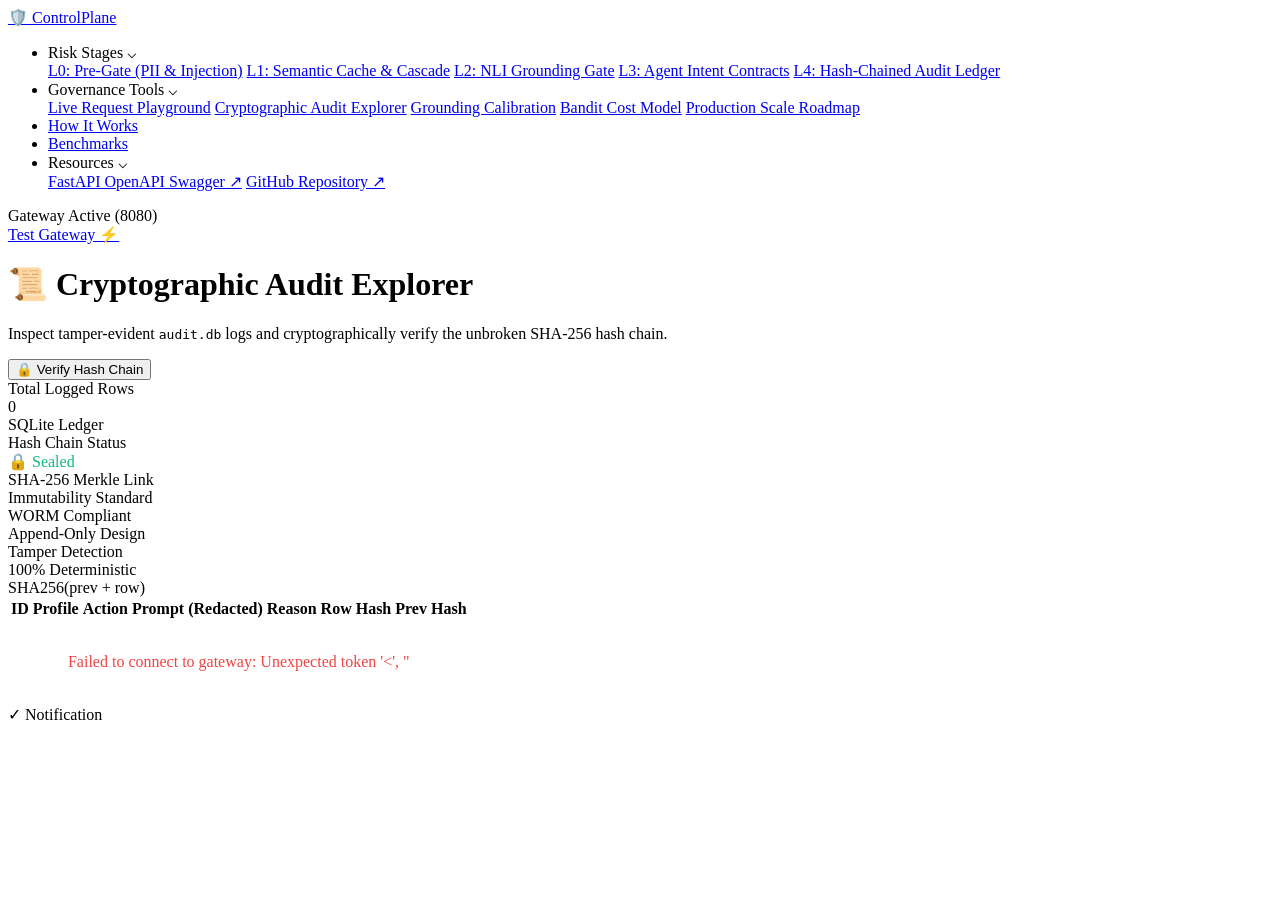
==== web/audit.html @ 6d94b9d9 "Deploy ControlPlane web app" ====
<!DOCTYPE html>
<html lang="en">
<head>
<meta charset="UTF-8">
<meta name="viewport" content="width=device-width, initial-scale=1.0">
<title>Audit Explorer — ControlPlane</title>
<link rel="stylesheet" href="/styles.css">
</head>
<body>

  <!-- TOP NAVBAR -->
  <nav class="navbar">
    <div class="nav-left">
      <a href="/" class="brand">
        <span class="brand-icon">🛡️</span>
        ControlPlane
      </a>
      <ul class="nav-menu">
        <li class="nav-item">
          <a class="nav-link">Risk Stages <span class="chevron">⌵</span></a>
          <div class="dropdown-menu">
            <a class="dropdown-item" href="/#playground">L0: Pre-Gate (PII &amp; Injection)</a>
            <a class="dropdown-item" href="/#playground">L1: Semantic Cache &amp; Cascade</a>
            <a class="dropdown-item" href="/#playground">L2: NLI Grounding Gate</a>
            <a class="dropdown-item" href="/how-it-works.html">L3: Agent Intent Contracts</a>
            <a class="dropdown-item" href="/audit.html">L4: Hash-Chained Audit Ledger</a>
          </div>
        </li>
        <li class="nav-item">
          <a class="nav-link">Governance Tools <span class="chevron">⌵</span></a>
          <div class="dropdown-menu">
            <a class="dropdown-item" href="/#playground">Live Request Playground</a>
            <a class="dropdown-item" href="/audit.html">Cryptographic Audit Explorer</a>
            <a class="dropdown-item" href="/calibration.html">Grounding Calibration</a>
            <a class="dropdown-item" href="/bandit.html">Bandit Cost Model</a>
            <a class="dropdown-item" href="/scale.html">Production Scale Roadmap</a>
          </div>
        </li>
        <li class="nav-item">
          <a class="nav-link" href="/how-it-works.html">How It Works</a>
        </li>
        <li class="nav-item">
          <a class="nav-link" href="/#benchmarks">Benchmarks</a>
        </li>
        <li class="nav-item">
          <a class="nav-link">Resources <span class="chevron">⌵</span></a>
          <div class="dropdown-menu">
            <a class="dropdown-item" href="/docs" target="_blank">FastAPI OpenAPI Swagger ↗</a>
            <a class="dropdown-item" href="https://github.com/antrikshagalaxy/controlplane" target="_blank">GitHub Repository ↗</a>
          </div>
        </li>
      </ul>
    </div>
    <div class="nav-right">
      <div class="status-pill">
        <span class="status-dot"></span> Gateway Active (8080)
      </div>
      <a href="/#playground" class="btn-nav-action">Test Gateway ⚡</a>
    </div>
  </nav>

  <main class="container">
    <div class="hero-header">
      <div>
        <h1 class="page-title">
          📜 Cryptographic Audit Explorer<span class="cursor-blink"></span>
        </h1>
        <p class="hero-subtitle">
          Inspect tamper-evident <code>audit.db</code> logs and cryptographically verify the unbroken SHA-256 hash chain.
        </p>
      </div>
      <button class="btn-fire" onclick="verifyHashChain()" id="btn-verify">
        🔒 Verify Hash Chain
      </button>
    </div>

    <!-- STATS -->
    <div class="kpi-grid">
      <div class="kpi-card">
        <div class="kpi-label">Total Logged Rows</div>
        <div class="kpi-value" id="stat-count">Loading...</div>
        <div class="kpi-sub">SQLite Ledger</div>
      </div>
      <div class="kpi-card">
        <div class="kpi-label">Hash Chain Status</div>
        <div class="kpi-value" id="stat-status" style="color: #10B981;">🔒 Sealed</div>
        <div class="kpi-sub">SHA-256 Merkle Link</div>
      </div>
      <div class="kpi-card">
        <div class="kpi-label">Immutability Standard</div>
        <div class="kpi-value">WORM Compliant</div>
        <div class="kpi-sub">Append-Only Design</div>
      </div>
      <div class="kpi-card">
        <div class="kpi-label">Tamper Detection</div>
        <div class="kpi-value">100% Deterministic</div>
        <div class="kpi-sub">SHA256(prev + row)</div>
      </div>
    </div>

    <!-- VERIFICATION ALERT BOX -->
    <div id="verify-box" style="display: none; padding: 16px 20px; border-radius: 12px; margin-bottom: 24px; font-weight: 600; font-size: 14px;"></div>

    <!-- AUDIT LOG TABLE -->
    <div class="table-wrapper">
      <table>
        <thead>
          <tr>
            <th>ID</th>
            <th>Profile</th>
            <th>Action</th>
            <th>Prompt (Redacted)</th>
            <th>Reason</th>
            <th>Row Hash</th>
            <th>Prev Hash</th>
          </tr>
        </thead>
        <tbody id="audit-tbody">
          <tr><td colspan="7" style="text-align: center; padding: 32px; color: #6B7280;">Fetching live audit records from gateway...</td></tr>
        </tbody>
      </table>
    </div>
  </main>

  <div class="toast" id="toast-msg">
    <span>✓</span> <span id="toast-text">Notification</span>
  </div>

<script src="/app.js"></script>
<script>
  let rawLogs = [];

  async function loadAuditLogs() {
    try {
      const resp = await fetch('/v1/audit/logs');
      const data = await resp.json();
      rawLogs = data.logs || [];

      document.getElementById('stat-count').innerText = rawLogs.length;
      const tbody = document.getElementById('audit-tbody');
      tbody.innerHTML = '';

      if (rawLogs.length === 0) {
        tbody.innerHTML = '<tr><td colspan="7" style="text-align:center; padding: 32px; color: #6B7280;">No audit records found. Test a query from the home playground to generate logs.</td></tr>';
        return;
      }

      const actionIcons = {
        'ALLOW': '✅ ALLOW',
        'BLOCK': '🛑 BLOCK',
        'REDACT': '✂️ REDACT',
        'FLAG': '🚩 FLAG'
      };

      rawLogs.forEach(row => {
        const tr = document.createElement('tr');
        tr.innerHTML = `
          <td><strong>#${row.id}</strong></td>
          <td><span class="version-tag">${row.profile}</span></td>
          <td><strong>${actionIcons[row.action] || row.action}</strong></td>
          <td style="max-width: 260px; word-break: break-word;">${escapeHtml(row.prompt_redacted)}</td>
          <td style="color: #6B7280;">${row.reason || 'n/a'}</td>
          <td><code style="font-family: var(--font-mono); font-size: 11.5px;">${row.row_hash.substring(0, 16)}...</code></td>
          <td><code style="font-family: var(--font-mono); font-size: 11.5px; color: #6B7280;">${row.prev_hash.substring(0, 12)}...</code></td>
        `;
        tbody.appendChild(tr);
      });

    } catch (e) {
      document.getElementById('stat-count').innerText = '0';
      document.getElementById('audit-tbody').innerHTML = `<tr><td colspan="7" style="text-align: center; color: #EF4444; padding: 32px;">Failed to connect to gateway: ${e.message}</td></tr>`;
    }
  }

  function escapeHtml(text) {
    if (!text) return '';
    return text.replace(/&/g, "&amp;").replace(/</g, "&lt;").replace(/>/g, "&gt;");
  }

  // Cryptographic Hash Chain Verifier
  async function sha256(message) {
    const msgBuffer = new TextEncoder().encode(message);
    const hashBuffer = await crypto.subtle.digest('SHA-256', msgBuffer);
    const hashArray = Array.from(new Uint8Array(hashBuffer));
    return hashArray.map(b => b.toString(16).padStart(2, '0')).join('');
  }

  function canonicalJson(obj) {
    const keys = Object.keys(obj).sort();
    let res = '{';
    for (let i = 0; i < keys.length; i++) {
      const k = keys[i];
      let val = obj[k];
      let valStr = '';
      if (typeof val === 'object' && val !== null) {
        valStr = canonicalJson(val);
      } else {
        valStr = JSON.stringify(val);
      }
      res += JSON.stringify(k) + ':' + valStr;
      if (i < keys.length - 1) res += ',';
    }
    res += '}';
    return res;
  }

  async function verifyHashChain() {
    const box = document.getElementById('verify-box');
    box.style.display = 'block';

    if (rawLogs.length === 0) {
      box.style.background = '#FEF08A';
      box.style.color = '#713F12';
      box.innerText = 'No records to verify.';
      return;
    }

    for (let i = 0; i < rawLogs.length; i++) {
      const row = rawLogs[i];
      const payload = {
        profile: row.profile,
        prompt_redacted: row.prompt_redacted,
        action: row.action,
        reason: row.reason,
        risk_vector: JSON.parse(row.risk_vector),
        latency_ms: JSON.parse(row.latency_ms),
        prev_hash: row.prev_hash
      };

      const computed = await sha256(canonicalJson(payload));
      if (computed !== row.row_hash) {
        box.style.background = '#FDE8E8';
        box.style.color = '#9B1C1C';
        box.innerHTML = `❌ Hash Mismatch at Row #${row.id}!<br>Computed: ${computed}<br>Expected: ${row.row_hash}`;
        return;
      }

      if (i > 0) {
        const prevRow = rawLogs[i - 1];
        if (row.prev_hash !== prevRow.row_hash) {
          box.style.background = '#FDE8E8';
          box.style.color = '#9B1C1C';
          box.innerHTML = `❌ Previous Hash Link Broken at Row #${row.id}!<br>Found: ${row.prev_hash}<br>Expected: ${prevRow.row_hash}`;
          return;
        }
      }
    }

    box.style.background = '#DEF7EC';
    box.style.color = '#03543F';
    box.innerHTML = `✅ Cryptographic Chain Verified: All ${rawLogs.length} records have valid, unbroken SHA-256 hashes!`;
  }

  loadAuditLogs();
</script>
</body>
</html>
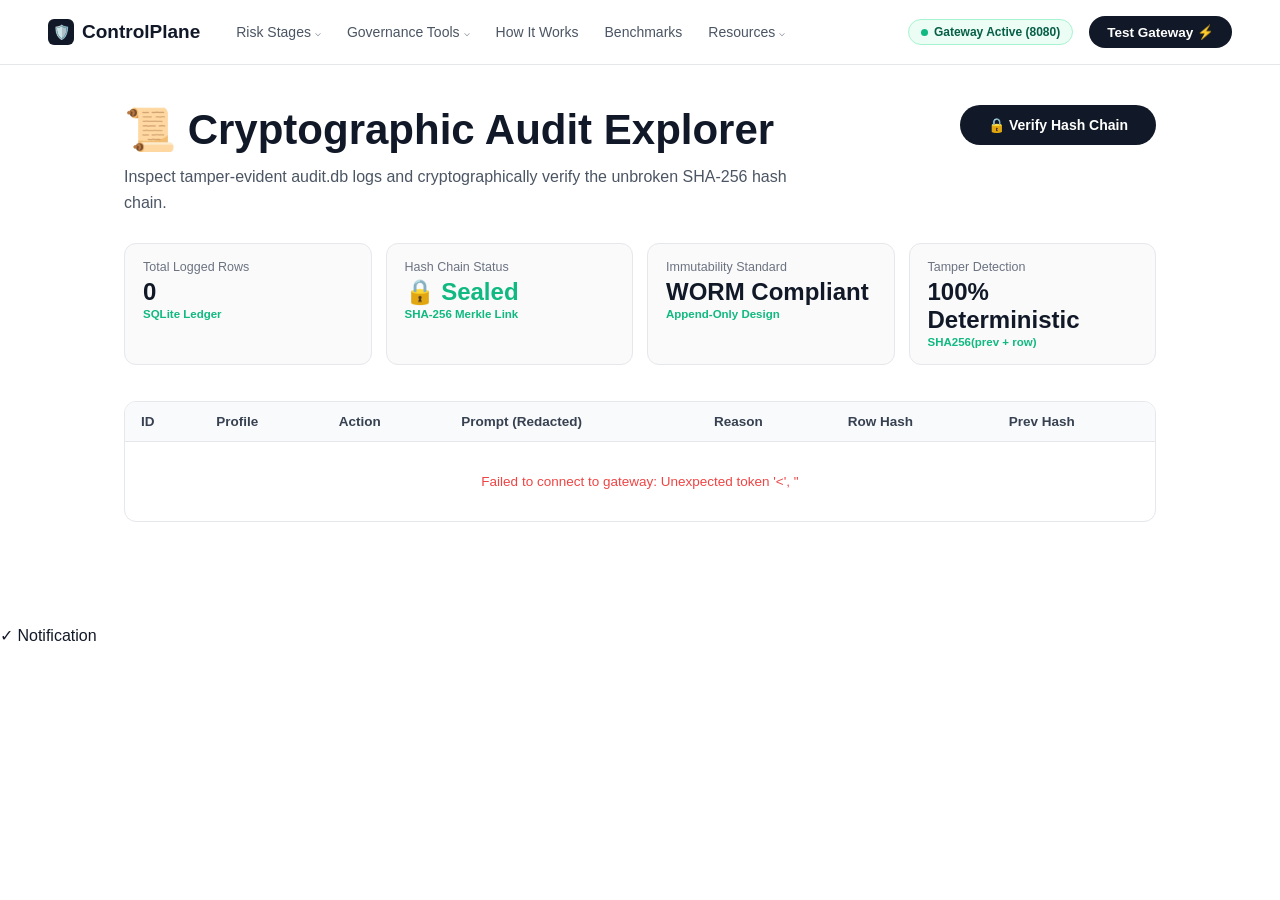
==== commit d4b9a1f4: "Updated UI and guardrail rules" ====
--- a/web/audit.html
+++ b/web/audit.html
@@ -5,6 +5,64 @@
 <meta name="viewport" content="width=device-width, initial-scale=1.0">
 <title>Audit Explorer — ControlPlane</title>
 <link rel="stylesheet" href="/styles.css">
+<style>
+@import url('https://fonts.googleapis.com/css2?family=Inter:wght@300;400;500;600;700;800&family=JetBrains+Mono:wght@400;500;600&display=swap');
+
+:root {
+  --font-sans: 'Inter', -apple-system, BlinkMacSystemFont, 'Segoe UI', Roboto, sans-serif;
+  --font-mono: 'JetBrains Mono', monospace;
+  --bg-primary: #FFFFFF;
+  --bg-subtle: #F9FAFB;
+  --bg-dark: #111827;
+  --border-light: #E5E7EB;
+  --border-hover: #CBD5E1;
+  --text-primary: #111827;
+  --text-secondary: #4B5563;
+  --text-muted: #6B7280;
+  --accent-blue: #2563EB;
+  --accent-green: #10B981;
+  --accent-red: #EF4444;
+}
+
+* { margin: 0; padding: 0; box-sizing: border-box; font-family: var(--font-sans); }
+html, body { background-color: var(--bg-primary); color: var(--text-primary); min-height: 100vh; overflow-x: hidden; }
+
+.navbar { display: flex; align-items: center; justify-content: space-between; padding: 16px 48px; border-bottom: 1px solid var(--border-light); background: var(--bg-primary); position: sticky; top: 0; z-index: 100; }
+.nav-left { display: flex; align-items: center; gap: 36px; }
+.brand { display: flex; align-items: center; gap: 8px; font-size: 19px; font-weight: 700; color: var(--text-primary); text-decoration: none; cursor: pointer; }
+.brand-icon { display: inline-flex; align-items: center; justify-content: center; width: 26px; height: 26px; background: var(--bg-dark); color: #FFFFFF; border-radius: 6px; font-size: 14px; }
+.nav-menu { display: flex; align-items: center; gap: 26px; list-style: none; }
+.nav-item { position: relative; }
+.nav-link { color: var(--text-secondary); font-size: 14px; font-weight: 500; text-decoration: none; display: flex; align-items: center; gap: 4px; padding: 8px 0; cursor: pointer; }
+.nav-link:hover, .nav-link.active { color: var(--text-primary); font-weight: 600; }
+.chevron { font-size: 10px; color: var(--text-muted); }
+.nav-item:hover .chevron { transform: rotate(180deg); }
+.dropdown-menu { display: none; position: absolute; top: 100%; left: -10px; background: var(--bg-primary); border: 1px solid var(--border-light); box-shadow: 0 10px 25px -5px rgba(0, 0, 0, 0.08); border-radius: 12px; padding: 8px; min-width: 250px; z-index: 200; }
+.nav-item:hover .dropdown-menu { display: block; }
+.dropdown-item { display: block; padding: 9px 14px; color: var(--text-secondary); text-decoration: none; font-size: 13.5px; font-weight: 500; border-radius: 8px; cursor: pointer; }
+.dropdown-item:hover { background: #F3F4F6; color: var(--text-primary); }
+.nav-right { display: flex; align-items: center; gap: 16px; }
+.status-pill { display: inline-flex; align-items: center; gap: 6px; padding: 5px 12px; background: #ECFDF5; color: #065F46; border-radius: 9999px; font-size: 12px; font-weight: 600; border: 1px solid #A7F3D0; }
+.status-dot { width: 7px; height: 7px; background-color: var(--accent-green); border-radius: 50%; }
+.btn-nav-action { background: var(--bg-dark); color: #FFFFFF; padding: 8px 18px; border-radius: 9999px; font-size: 13.5px; font-weight: 600; text-decoration: none; cursor: pointer; }
+.container { max-width: 1080px; margin: 0 auto; padding: 40px 24px 80px 24px; }
+.hero-header { display: flex; align-items: flex-start; justify-content: space-between; margin-bottom: 24px; gap: 20px; }
+.page-title { font-size: 42px; font-weight: 800; color: var(--text-primary); margin-bottom: 10px; }
+.hero-subtitle { font-size: 16px; color: var(--text-secondary); line-height: 1.6; max-width: 680px; }
+.btn-fire { background: var(--bg-dark); color: #FFFFFF; padding: 12px 28px; border-radius: 9999px; font-size: 14px; font-weight: 600; border: none; cursor: pointer; display: inline-flex; align-items: center; gap: 8px; }
+.kpi-grid { display: grid; grid-template-columns: repeat(4, 1fr); gap: 14px; margin: 28px 0 36px 0; }
+.kpi-card { border: 1px solid var(--border-light); border-radius: 12px; padding: 16px 18px; background: #FAFAFA; }
+.kpi-label { font-size: 12.5px; color: var(--text-muted); font-weight: 500; margin-bottom: 4px; }
+.kpi-value { font-size: 24px; font-weight: 800; color: var(--text-primary); }
+.kpi-sub { font-size: 11.5px; color: var(--accent-green); font-weight: 600; margin-top: 2px; }
+.table-wrapper { border: 1px solid var(--border-light); border-radius: 12px; overflow: hidden; margin-bottom: 24px; background: #FFFFFF; }
+table { width: 100%; border-collapse: collapse; font-size: 13.5px; }
+th { background: var(--bg-subtle); color: #374151; font-weight: 600; text-align: left; padding: 12px 16px; border-bottom: 1px solid var(--border-light); }
+td { padding: 12px 16px; border-bottom: 1px solid #F3F4F6; color: #1F2937; }
+tr:last-child td { border-bottom: none; }
+tr:hover td { background: #FAFAFA; }
+.version-tag { background: #EFF6FF; color: var(--accent-blue); font-size: 12px; font-weight: 600; padding: 3px 10px; border-radius: 9999px; border: 1px solid #DBEAFE; }
+</style>
 </head>
 <body>
 
@@ -63,7 +121,7 @@
     <div class="hero-header">
       <div>
         <h1 class="page-title">
-          📜 Cryptographic Audit Explorer<span class="cursor-blink"></span>
+          📜 Cryptographic Audit Explorer
         </h1>
         <p class="hero-subtitle">
           Inspect tamper-evident <code>audit.db</code> logs and cryptographically verify the unbroken SHA-256 hash chain.
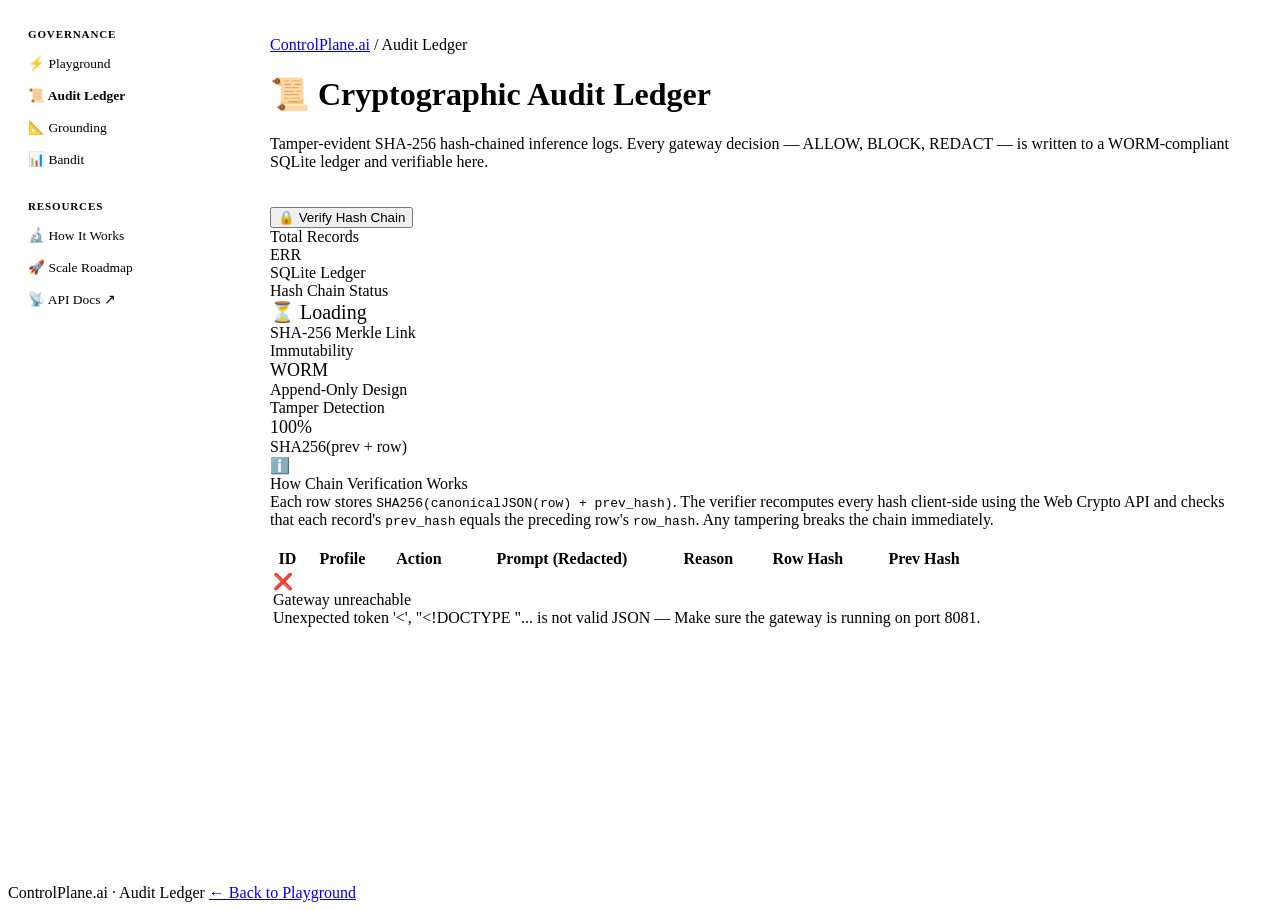
==== commit 7b91e287: "Update web UI, add Dockerfile and shared nav, and update configs" ====
--- a/web/audit.html
+++ b/web/audit.html
@@ -3,163 +3,132 @@
 <head>
 <meta charset="UTF-8">
 <meta name="viewport" content="width=device-width, initial-scale=1.0">
-<title>Audit Explorer — ControlPlane</title>
+<title>Audit Ledger — ControlPlane.ai</title>
+<meta name="description" content="Cryptographic audit explorer for ControlPlane — inspect SHA-256 hash-chained inference records.">
 <link rel="stylesheet" href="/styles.css">
 <style>
-@import url('https://fonts.googleapis.com/css2?family=Inter:wght@300;400;500;600;700;800&family=JetBrains+Mono:wght@400;500;600&display=swap');
-
-:root {
-  --font-sans: 'Inter', -apple-system, BlinkMacSystemFont, 'Segoe UI', Roboto, sans-serif;
-  --font-mono: 'JetBrains Mono', monospace;
-  --bg-primary: #FFFFFF;
-  --bg-subtle: #F9FAFB;
-  --bg-dark: #111827;
-  --border-light: #E5E7EB;
-  --border-hover: #CBD5E1;
-  --text-primary: #111827;
-  --text-secondary: #4B5563;
-  --text-muted: #6B7280;
-  --accent-blue: #2563EB;
-  --accent-green: #10B981;
-  --accent-red: #EF4444;
-}
-
-* { margin: 0; padding: 0; box-sizing: border-box; font-family: var(--font-sans); }
-html, body { background-color: var(--bg-primary); color: var(--text-primary); min-height: 100vh; overflow-x: hidden; }
-
-.navbar { display: flex; align-items: center; justify-content: space-between; padding: 16px 48px; border-bottom: 1px solid var(--border-light); background: var(--bg-primary); position: sticky; top: 0; z-index: 100; }
-.nav-left { display: flex; align-items: center; gap: 36px; }
-.brand { display: flex; align-items: center; gap: 8px; font-size: 19px; font-weight: 700; color: var(--text-primary); text-decoration: none; cursor: pointer; }
-.brand-icon { display: inline-flex; align-items: center; justify-content: center; width: 26px; height: 26px; background: var(--bg-dark); color: #FFFFFF; border-radius: 6px; font-size: 14px; }
-.nav-menu { display: flex; align-items: center; gap: 26px; list-style: none; }
-.nav-item { position: relative; }
-.nav-link { color: var(--text-secondary); font-size: 14px; font-weight: 500; text-decoration: none; display: flex; align-items: center; gap: 4px; padding: 8px 0; cursor: pointer; }
-.nav-link:hover, .nav-link.active { color: var(--text-primary); font-weight: 600; }
-.chevron { font-size: 10px; color: var(--text-muted); }
-.nav-item:hover .chevron { transform: rotate(180deg); }
-.dropdown-menu { display: none; position: absolute; top: 100%; left: -10px; background: var(--bg-primary); border: 1px solid var(--border-light); box-shadow: 0 10px 25px -5px rgba(0, 0, 0, 0.08); border-radius: 12px; padding: 8px; min-width: 250px; z-index: 200; }
-.nav-item:hover .dropdown-menu { display: block; }
-.dropdown-item { display: block; padding: 9px 14px; color: var(--text-secondary); text-decoration: none; font-size: 13.5px; font-weight: 500; border-radius: 8px; cursor: pointer; }
-.dropdown-item:hover { background: #F3F4F6; color: var(--text-primary); }
-.nav-right { display: flex; align-items: center; gap: 16px; }
-.status-pill { display: inline-flex; align-items: center; gap: 6px; padding: 5px 12px; background: #ECFDF5; color: #065F46; border-radius: 9999px; font-size: 12px; font-weight: 600; border: 1px solid #A7F3D0; }
-.status-dot { width: 7px; height: 7px; background-color: var(--accent-green); border-radius: 50%; }
-.btn-nav-action { background: var(--bg-dark); color: #FFFFFF; padding: 8px 18px; border-radius: 9999px; font-size: 13.5px; font-weight: 600; text-decoration: none; cursor: pointer; }
-.container { max-width: 1080px; margin: 0 auto; padding: 40px 24px 80px 24px; }
-.hero-header { display: flex; align-items: flex-start; justify-content: space-between; margin-bottom: 24px; gap: 20px; }
-.page-title { font-size: 42px; font-weight: 800; color: var(--text-primary); margin-bottom: 10px; }
-.hero-subtitle { font-size: 16px; color: var(--text-secondary); line-height: 1.6; max-width: 680px; }
-.btn-fire { background: var(--bg-dark); color: #FFFFFF; padding: 12px 28px; border-radius: 9999px; font-size: 14px; font-weight: 600; border: none; cursor: pointer; display: inline-flex; align-items: center; gap: 8px; }
-.kpi-grid { display: grid; grid-template-columns: repeat(4, 1fr); gap: 14px; margin: 28px 0 36px 0; }
-.kpi-card { border: 1px solid var(--border-light); border-radius: 12px; padding: 16px 18px; background: #FAFAFA; }
-.kpi-label { font-size: 12.5px; color: var(--text-muted); font-weight: 500; margin-bottom: 4px; }
-.kpi-value { font-size: 24px; font-weight: 800; color: var(--text-primary); }
-.kpi-sub { font-size: 11.5px; color: var(--accent-green); font-weight: 600; margin-top: 2px; }
-.table-wrapper { border: 1px solid var(--border-light); border-radius: 12px; overflow: hidden; margin-bottom: 24px; background: #FFFFFF; }
-table { width: 100%; border-collapse: collapse; font-size: 13.5px; }
-th { background: var(--bg-subtle); color: #374151; font-weight: 600; text-align: left; padding: 12px 16px; border-bottom: 1px solid var(--border-light); }
-td { padding: 12px 16px; border-bottom: 1px solid #F3F4F6; color: #1F2937; }
-tr:last-child td { border-bottom: none; }
-tr:hover td { background: #FAFAFA; }
-.version-tag { background: #EFF6FF; color: var(--accent-blue); font-size: 12px; font-weight: 600; padding: 3px 10px; border-radius: 9999px; border: 1px solid #DBEAFE; }
+.page-shell { display: flex; min-height: calc(100vh - 56px); }
+.sidebar {
+  width: 210px; flex-shrink: 0;
+  background: var(--surface); border-right: 1px solid var(--border);
+  padding: 16px 10px;
+  position: sticky; top: 56px; height: calc(100vh - 56px); overflow-y: auto;
+}
+.main-content { flex: 1; min-width: 0; padding: 28px 32px 80px; }
+.sidebar-label {
+  font-size: 11px; font-weight: 700; color: var(--t3);
+  text-transform: uppercase; letter-spacing: 0.08em;
+  padding: 4px 10px 8px;
+}
+.sidebar-link {
+  display: flex; align-items: center; gap: 8px;
+  padding: 7px 10px; border-radius: var(--radius-sm);
+  font-size: 13.5px; font-weight: 500; color: var(--t2);
+  text-decoration: none; margin-bottom: 1px;
+  transition: all 0.12s;
+}
+.sidebar-link:hover { background: var(--surface-3); color: var(--t1); }
+.sidebar-link.active { background: var(--blue-bg); color: var(--blue); font-weight: 600; }
+.sidebar-sep { height: 1px; background: var(--border); margin: 10px 8px; }
+
+.verify-box {
+  padding: 12px 16px; border-radius: var(--radius-lg);
+  font-size: 13.5px; font-weight: 600;
+  border: 1px solid; margin-bottom: 18px; display: none;
+}
+.verify-box.ok   { background: var(--green-bg); color: var(--green); border-color: var(--green-bd); }
+.verify-box.err  { background: var(--red-bg);   color: var(--red);   border-color: var(--red-bd); }
+.verify-box.warn { background: var(--yellow-bg);color: var(--yellow);border-color: var(--yellow-bd); }
+
+.hash-mono {
+  font-family: var(--mono); font-size: 11.5px;
+  color: var(--t2); background: var(--surface-3);
+  padding: 1px 5px; border-radius: 4px; border: 1px solid var(--border);
+}
 </style>
 </head>
 <body>
-
-  <!-- TOP NAVBAR -->
-  <nav class="navbar">
-    <div class="nav-left">
-      <a href="/" class="brand">
-        <span class="brand-icon">🛡️</span>
-        ControlPlane
-      </a>
-      <ul class="nav-menu">
-        <li class="nav-item">
-          <a class="nav-link">Risk Stages <span class="chevron">⌵</span></a>
-          <div class="dropdown-menu">
-            <a class="dropdown-item" href="/#playground">L0: Pre-Gate (PII &amp; Injection)</a>
-            <a class="dropdown-item" href="/#playground">L1: Semantic Cache &amp; Cascade</a>
-            <a class="dropdown-item" href="/#playground">L2: NLI Grounding Gate</a>
-            <a class="dropdown-item" href="/how-it-works.html">L3: Agent Intent Contracts</a>
-            <a class="dropdown-item" href="/audit.html">L4: Hash-Chained Audit Ledger</a>
-          </div>
-        </li>
-        <li class="nav-item">
-          <a class="nav-link">Governance Tools <span class="chevron">⌵</span></a>
-          <div class="dropdown-menu">
-            <a class="dropdown-item" href="/#playground">Live Request Playground</a>
-            <a class="dropdown-item" href="/audit.html">Cryptographic Audit Explorer</a>
-            <a class="dropdown-item" href="/calibration.html">Grounding Calibration</a>
-            <a class="dropdown-item" href="/bandit.html">Bandit Cost Model</a>
-            <a class="dropdown-item" href="/scale.html">Production Scale Roadmap</a>
-          </div>
-        </li>
-        <li class="nav-item">
-          <a class="nav-link" href="/how-it-works.html">How It Works</a>
-        </li>
-        <li class="nav-item">
-          <a class="nav-link" href="/#benchmarks">Benchmarks</a>
-        </li>
-        <li class="nav-item">
-          <a class="nav-link">Resources <span class="chevron">⌵</span></a>
-          <div class="dropdown-menu">
-            <a class="dropdown-item" href="/docs" target="_blank">FastAPI OpenAPI Swagger ↗</a>
-            <a class="dropdown-item" href="https://github.com/antrikshagalaxy/controlplane" target="_blank">GitHub Repository ↗</a>
-          </div>
-        </li>
-      </ul>
-    </div>
-    <div class="nav-right">
-      <div class="status-pill">
-        <span class="status-dot"></span> Gateway Active (8080)
-      </div>
-      <a href="/#playground" class="btn-nav-action">Test Gateway ⚡</a>
-    </div>
-  </nav>
-
-  <main class="container">
-    <div class="hero-header">
-      <div>
-        <h1 class="page-title">
-          📜 Cryptographic Audit Explorer
-        </h1>
-        <p class="hero-subtitle">
-          Inspect tamper-evident <code>audit.db</code> logs and cryptographically verify the unbroken SHA-256 hash chain.
-        </p>
-      </div>
-      <button class="btn-fire" onclick="verifyHashChain()" id="btn-verify">
-        🔒 Verify Hash Chain
-      </button>
-    </div>
-
-    <!-- STATS -->
-    <div class="kpi-grid">
-      <div class="kpi-card">
-        <div class="kpi-label">Total Logged Rows</div>
-        <div class="kpi-value" id="stat-count">Loading...</div>
-        <div class="kpi-sub">SQLite Ledger</div>
-      </div>
-      <div class="kpi-card">
-        <div class="kpi-label">Hash Chain Status</div>
-        <div class="kpi-value" id="stat-status" style="color: #10B981;">🔒 Sealed</div>
-        <div class="kpi-sub">SHA-256 Merkle Link</div>
-      </div>
-      <div class="kpi-card">
-        <div class="kpi-label">Immutability Standard</div>
-        <div class="kpi-value">WORM Compliant</div>
-        <div class="kpi-sub">Append-Only Design</div>
-      </div>
-      <div class="kpi-card">
-        <div class="kpi-label">Tamper Detection</div>
-        <div class="kpi-value">100% Deterministic</div>
-        <div class="kpi-sub">SHA256(prev + row)</div>
-      </div>
-    </div>
-
-    <!-- VERIFICATION ALERT BOX -->
-    <div id="verify-box" style="display: none; padding: 16px 20px; border-radius: 12px; margin-bottom: 24px; font-weight: 600; font-size: 14px;"></div>
-
-    <!-- AUDIT LOG TABLE -->
+<div id="cp-nav-placeholder"></div>
+
+<div class="page-shell">
+  <!-- Sidebar -->
+  <aside class="sidebar">
+    <div class="sidebar-label">Governance</div>
+    <a href="/" class="sidebar-link">⚡ Playground</a>
+    <a href="/audit.html" class="sidebar-link active">📜 Audit Ledger</a>
+    <a href="/calibration.html" class="sidebar-link">📐 Grounding</a>
+    <a href="/bandit.html" class="sidebar-link">📊 Bandit</a>
+    <div class="sidebar-sep"></div>
+    <div class="sidebar-label">Resources</div>
+    <a href="/how-it-works.html" class="sidebar-link">🔬 How It Works</a>
+    <a href="/scale.html" class="sidebar-link">🚀 Scale Roadmap</a>
+    <a href="/docs" class="sidebar-link" target="_blank">📡 API Docs ↗</a>
+  </aside>
+
+  <!-- Main -->
+  <main class="main-content">
+    <div class="page-header">
+      <div class="page-breadcrumb">
+        <a href="/">ControlPlane.ai</a>
+        <span class="sep">/</span>
+        <span>Audit Ledger</span>
+      </div>
+      <div style="display:flex;align-items:flex-start;justify-content:space-between;gap:16px;flex-wrap:wrap;">
+        <div>
+          <h1 class="page-title">📜 Cryptographic Audit Ledger</h1>
+          <p class="page-sub">
+            Tamper-evident SHA-256 hash-chained inference logs. Every gateway decision — ALLOW, BLOCK, REDACT —
+            is written to a WORM-compliant SQLite ledger and verifiable here.
+          </p>
+        </div>
+        <button class="btn-primary" onclick="verifyHashChain()" id="btn-verify" style="flex-shrink:0;margin-top:4px;">
+          🔒 Verify Hash Chain
+        </button>
+      </div>
+    </div>
+
+    <!-- KPI row -->
+    <div class="stat-row">
+      <div class="stat-card">
+        <div class="stat-label">Total Records</div>
+        <div class="stat-value" id="stat-count">—</div>
+        <div class="stat-sub" style="color:var(--t3);">SQLite Ledger</div>
+      </div>
+      <div class="stat-card">
+        <div class="stat-label">Hash Chain Status</div>
+        <div class="stat-value" id="stat-status" style="color:var(--green);font-size:20px;">⏳ Loading</div>
+        <div class="stat-sub" style="color:var(--t3);">SHA-256 Merkle Link</div>
+      </div>
+      <div class="stat-card">
+        <div class="stat-label">Immutability</div>
+        <div class="stat-value" style="font-size:18px;font-family:var(--font);">WORM</div>
+        <div class="stat-sub" style="color:var(--t3);">Append-Only Design</div>
+      </div>
+      <div class="stat-card">
+        <div class="stat-label">Tamper Detection</div>
+        <div class="stat-value" style="font-size:18px;font-family:var(--font);">100%</div>
+        <div class="stat-sub" style="color:var(--t3);">SHA256(prev + row)</div>
+      </div>
+    </div>
+
+    <!-- Verify result box -->
+    <div class="verify-box" id="verify-box"></div>
+
+    <!-- How it works callout -->
+    <div class="alert alert-blue" style="margin-bottom:18px;">
+      <span class="alert-icon">ℹ️</span>
+      <div class="alert-body">
+        <div class="alert-title">How Chain Verification Works</div>
+        <div class="alert-text">
+          Each row stores <code>SHA256(canonicalJSON(row) + prev_hash)</code>.
+          The verifier recomputes every hash client-side using the Web Crypto API and checks that each record's
+          <code>prev_hash</code> equals the preceding row's <code>row_hash</code>.
+          Any tampering breaks the chain immediately.
+        </div>
+      </div>
+    </div>
+
+    <!-- Table -->
     <div class="table-wrapper">
       <table>
         <thead>
@@ -174,142 +143,137 @@
           </tr>
         </thead>
         <tbody id="audit-tbody">
-          <tr><td colspan="7" style="text-align: center; padding: 32px; color: #6B7280;">Fetching live audit records from gateway...</td></tr>
+          <tr>
+            <td colspan="7">
+              <div class="empty-state">
+                <div class="es-icon">⏳</div>
+                <div class="es-title">Fetching audit records…</div>
+                <div class="es-sub">Connecting to <code>/v1/audit/logs</code></div>
+              </div>
+            </td>
+          </tr>
         </tbody>
       </table>
     </div>
   </main>
-
-  <div class="toast" id="toast-msg">
-    <span>✓</span> <span id="toast-text">Notification</span>
-  </div>
-
-<script src="/app.js"></script>
+</div>
+
+<footer>
+  <span>ControlPlane.ai · Audit Ledger</span>
+  <a href="/">← Back to Playground</a>
+</footer>
+
+<script src="/shared-nav.js"></script>
 <script>
-  let rawLogs = [];
-
-  async function loadAuditLogs() {
-    try {
-      const resp = await fetch('/v1/audit/logs');
-      const data = await resp.json();
-      rawLogs = data.logs || [];
-
-      document.getElementById('stat-count').innerText = rawLogs.length;
-      const tbody = document.getElementById('audit-tbody');
-      tbody.innerHTML = '';
-
-      if (rawLogs.length === 0) {
-        tbody.innerHTML = '<tr><td colspan="7" style="text-align:center; padding: 32px; color: #6B7280;">No audit records found. Test a query from the home playground to generate logs.</td></tr>';
-        return;
-      }
-
-      const actionIcons = {
-        'ALLOW': '✅ ALLOW',
-        'BLOCK': '🛑 BLOCK',
-        'REDACT': '✂️ REDACT',
-        'FLAG': '🚩 FLAG'
-      };
-
-      rawLogs.forEach(row => {
-        const tr = document.createElement('tr');
-        tr.innerHTML = `
-          <td><strong>#${row.id}</strong></td>
-          <td><span class="version-tag">${row.profile}</span></td>
-          <td><strong>${actionIcons[row.action] || row.action}</strong></td>
-          <td style="max-width: 260px; word-break: break-word;">${escapeHtml(row.prompt_redacted)}</td>
-          <td style="color: #6B7280;">${row.reason || 'n/a'}</td>
-          <td><code style="font-family: var(--font-mono); font-size: 11.5px;">${row.row_hash.substring(0, 16)}...</code></td>
-          <td><code style="font-family: var(--font-mono); font-size: 11.5px; color: #6B7280;">${row.prev_hash.substring(0, 12)}...</code></td>
-        `;
-        tbody.appendChild(tr);
-      });
-
-    } catch (e) {
-      document.getElementById('stat-count').innerText = '0';
-      document.getElementById('audit-tbody').innerHTML = `<tr><td colspan="7" style="text-align: center; color: #EF4444; padding: 32px;">Failed to connect to gateway: ${e.message}</td></tr>`;
+let rawLogs = [];
+
+async function loadAuditLogs() {
+  try {
+    const resp = await fetch('/v1/audit/logs');
+    const data = await resp.json();
+    rawLogs = data.logs || [];
+
+    document.getElementById('stat-count').innerText = rawLogs.length;
+    document.getElementById('stat-status').innerText = rawLogs.length > 0 ? '🔒 Sealed' : '—';
+    const tbody = document.getElementById('audit-tbody');
+    tbody.innerHTML = '';
+
+    if (rawLogs.length === 0) {
+      tbody.innerHTML = `<tr><td colspan="7">
+        <div class="empty-state">
+          <div class="es-icon">📭</div>
+          <div class="es-title">No audit records yet</div>
+          <div class="es-sub">Fire a query from the <a href="/" style="color:var(--blue)">Playground</a> to generate logs.</div>
+        </div>
+      </td></tr>`;
+      return;
+    }
+
+    const actionStyles = {
+      ALLOW: 'tag-green', BLOCK: 'tag-red', REDACT: 'tag-yellow', FLAG: 'tag-yellow'
+    };
+    const actionLabels = {
+      ALLOW: '✅ ALLOW', BLOCK: '🛑 BLOCK', REDACT: '✂️ REDACT', FLAG: '🚩 FLAG'
+    };
+
+    rawLogs.forEach(row => {
+      const tr = document.createElement('tr');
+      tr.innerHTML = `
+        <td><strong style="font-family:var(--mono);">#${row.id}</strong></td>
+        <td><span class="tag tag-blue">${escapeHtml(row.profile)}</span></td>
+        <td><span class="tag ${actionStyles[row.action] || 'tag-gray'}">${actionLabels[row.action] || row.action}</span></td>
+        <td style="max-width:240px;word-break:break-word;font-size:12.5px;">${escapeHtml(row.prompt_redacted)}</td>
+        <td style="color:var(--t3);font-size:12.5px;">${row.reason || '—'}</td>
+        <td><span class="hash-mono">${row.row_hash.substring(0, 14)}…</span></td>
+        <td><span class="hash-mono" style="opacity:0.6;">${row.prev_hash.substring(0, 10)}…</span></td>
+      `;
+      tbody.appendChild(tr);
+    });
+  } catch(e) {
+    document.getElementById('stat-count').innerText = 'ERR';
+    document.getElementById('audit-tbody').innerHTML = `<tr><td colspan="7">
+      <div class="empty-state">
+        <div class="es-icon">❌</div>
+        <div class="es-title">Gateway unreachable</div>
+        <div class="es-sub">${escapeHtml(e.message)} — Make sure the gateway is running on port 8081.</div>
+      </div>
+    </td></tr>`;
+  }
+}
+
+function escapeHtml(t) {
+  return String(t||'').replace(/&/g,'&amp;').replace(/</g,'&lt;').replace(/>/g,'&gt;');
+}
+
+async function sha256(message) {
+  const buf = await crypto.subtle.digest('SHA-256', new TextEncoder().encode(message));
+  return Array.from(new Uint8Array(buf)).map(b=>b.toString(16).padStart(2,'0')).join('');
+}
+function canonicalJson(obj) {
+  const keys = Object.keys(obj).sort();
+  return '{' + keys.map(k => {
+    const v = obj[k];
+    return JSON.stringify(k) + ':' + (typeof v === 'object' && v !== null ? canonicalJson(v) : JSON.stringify(v));
+  }).join(',') + '}';
+}
+
+async function verifyHashChain() {
+  const box = document.getElementById('verify-box');
+  box.style.display = 'block';
+  if (rawLogs.length === 0) {
+    box.className = 'verify-box warn';
+    box.innerText = '⚠️ No records to verify.';
+    return;
+  }
+  for (let i = 0; i < rawLogs.length; i++) {
+    const row = rawLogs[i];
+    let riskVector = row.risk_vector;
+    let latMs = row.latency_ms;
+    try { riskVector = JSON.parse(riskVector); } catch {}
+    try { latMs = JSON.parse(latMs); } catch {}
+    const payload = {
+      profile: row.profile, prompt_redacted: row.prompt_redacted,
+      action: row.action, reason: row.reason,
+      risk_vector: riskVector, latency_ms: latMs,
+      prev_hash: row.prev_hash
+    };
+    const computed = await sha256(canonicalJson(payload));
+    if (computed !== row.row_hash) {
+      box.className = 'verify-box err';
+      box.innerHTML = `❌ Hash Mismatch at Row #${row.id}!<br><small>Computed: <code>${computed}</code><br>Expected: <code>${row.row_hash}</code></small>`;
+      return;
+    }
+    if (i > 0 && row.prev_hash !== rawLogs[i-1].row_hash) {
+      box.className = 'verify-box err';
+      box.innerHTML = `❌ Chain Link Broken at Row #${row.id}!<br><small>Found prev_hash: <code>${row.prev_hash}</code><br>Expected: <code>${rawLogs[i-1].row_hash}</code></small>`;
+      return;
     }
   }
-
-  function escapeHtml(text) {
-    if (!text) return '';
-    return text.replace(/&/g, "&amp;").replace(/</g, "&lt;").replace(/>/g, "&gt;");
-  }
-
-  // Cryptographic Hash Chain Verifier
-  async function sha256(message) {
-    const msgBuffer = new TextEncoder().encode(message);
-    const hashBuffer = await crypto.subtle.digest('SHA-256', msgBuffer);
-    const hashArray = Array.from(new Uint8Array(hashBuffer));
-    return hashArray.map(b => b.toString(16).padStart(2, '0')).join('');
-  }
-
-  function canonicalJson(obj) {
-    const keys = Object.keys(obj).sort();
-    let res = '{';
-    for (let i = 0; i < keys.length; i++) {
-      const k = keys[i];
-      let val = obj[k];
-      let valStr = '';
-      if (typeof val === 'object' && val !== null) {
-        valStr = canonicalJson(val);
-      } else {
-        valStr = JSON.stringify(val);
-      }
-      res += JSON.stringify(k) + ':' + valStr;
-      if (i < keys.length - 1) res += ',';
-    }
-    res += '}';
-    return res;
-  }
-
-  async function verifyHashChain() {
-    const box = document.getElementById('verify-box');
-    box.style.display = 'block';
-
-    if (rawLogs.length === 0) {
-      box.style.background = '#FEF08A';
-      box.style.color = '#713F12';
-      box.innerText = 'No records to verify.';
-      return;
-    }
-
-    for (let i = 0; i < rawLogs.length; i++) {
-      const row = rawLogs[i];
-      const payload = {
-        profile: row.profile,
-        prompt_redacted: row.prompt_redacted,
-        action: row.action,
-        reason: row.reason,
-        risk_vector: JSON.parse(row.risk_vector),
-        latency_ms: JSON.parse(row.latency_ms),
-        prev_hash: row.prev_hash
-      };
-
-      const computed = await sha256(canonicalJson(payload));
-      if (computed !== row.row_hash) {
-        box.style.background = '#FDE8E8';
-        box.style.color = '#9B1C1C';
-        box.innerHTML = `❌ Hash Mismatch at Row #${row.id}!<br>Computed: ${computed}<br>Expected: ${row.row_hash}`;
-        return;
-      }
-
-      if (i > 0) {
-        const prevRow = rawLogs[i - 1];
-        if (row.prev_hash !== prevRow.row_hash) {
-          box.style.background = '#FDE8E8';
-          box.style.color = '#9B1C1C';
-          box.innerHTML = `❌ Previous Hash Link Broken at Row #${row.id}!<br>Found: ${row.prev_hash}<br>Expected: ${prevRow.row_hash}`;
-          return;
-        }
-      }
-    }
-
-    box.style.background = '#DEF7EC';
-    box.style.color = '#03543F';
-    box.innerHTML = `✅ Cryptographic Chain Verified: All ${rawLogs.length} records have valid, unbroken SHA-256 hashes!`;
-  }
-
-  loadAuditLogs();
+  box.className = 'verify-box ok';
+  box.innerHTML = `✅ Chain Verified: All ${rawLogs.length} records have valid, unbroken SHA-256 hashes. Ledger is tamper-proof.`;
+}
+
+loadAuditLogs();
 </script>
 </body>
 </html>
